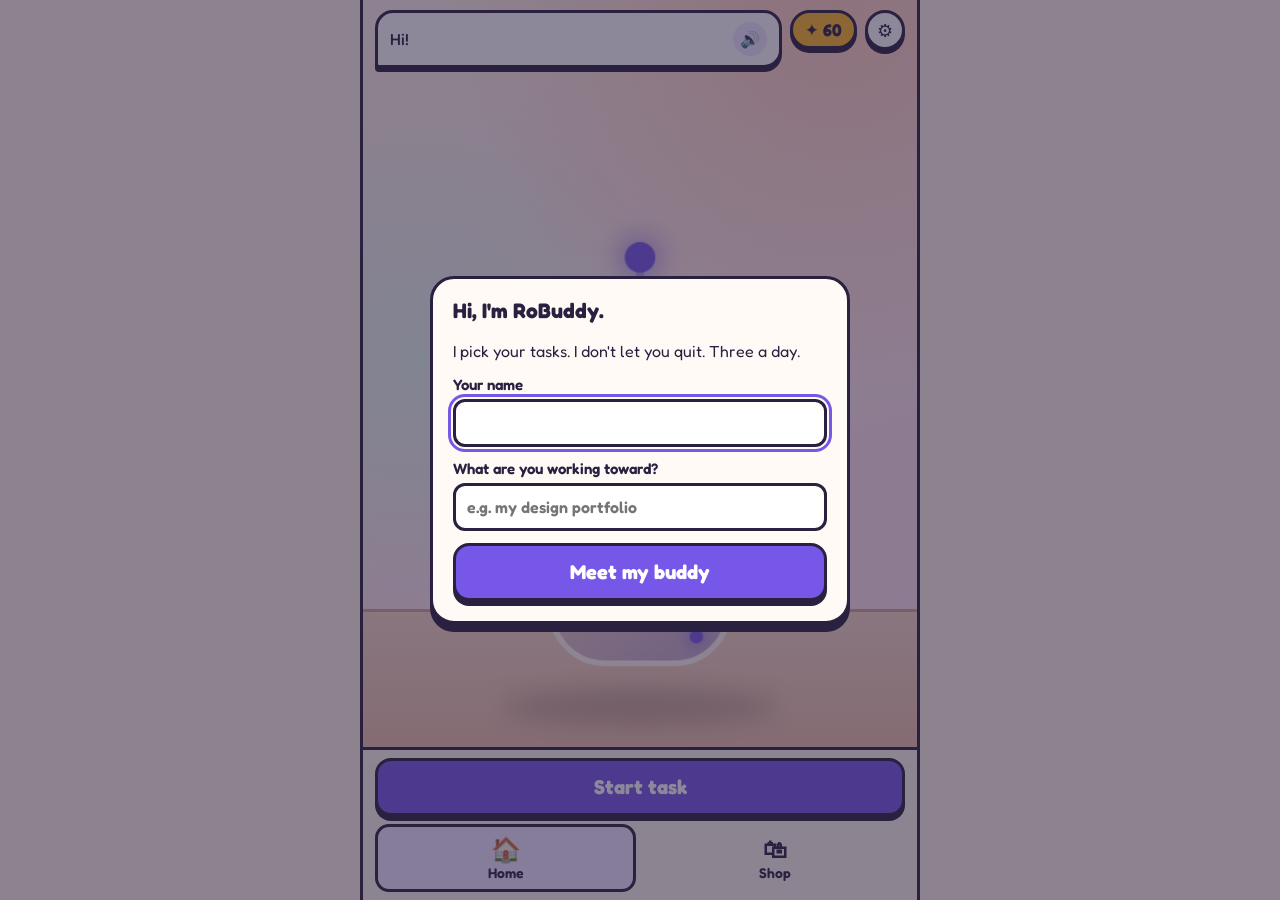
==== index.html @ 9fad2ff5 "first commit" ====
<!DOCTYPE html>
<html lang="en">
<head>
<meta charset="UTF-8">
<meta name="viewport" content="width=device-width, initial-scale=1, viewport-fit=cover, user-scalable=no">
<meta name="theme-color" content="#fff1e6">
<title>RoBuddy</title>
<link rel="preconnect" href="https://fonts.googleapis.com"><link rel="preconnect" href="https://fonts.gstatic.com" crossorigin>
<link href="https://fonts.googleapis.com/css2?family=Fredoka:wght@400;500;600;700&display=swap" rel="stylesheet">
<link rel="stylesheet" href="style.css">
</head>
<body>
<div id="app" data-mode="home">

  <header id="top">
    <div id="greet"><p id="say">Hi!</p><button id="hear" aria-label="Hear buddy">🔊</button></div>
    <div id="coins" aria-label="Coins">✦ <b id="coinN">0</b></div>
    <button id="gear" aria-label="Settings">⚙</button>
  </header>

  <main id="stage">
    <div id="buddy" class="m-smile">
      <div class="b3d">
        <i class="ant"></i>
        <div class="head">
          <div class="ear l"></div><div class="ear r"></div>
          <div class="face"><i class="eye l"></i><i class="eye r"></i>
            <div class="mouth"><u class="t"></u><u class="b"></u></div></div>
          <span class="cheek l"></span><span class="cheek r"></span>
          <div id="hat"></div>
        </div>
        <div class="body"><span id="bodyIcon"></span><i class="led"></i></div>
      </div>
      <div class="shadow"></div>
    </div>

    <section id="taskcard">
      <h2 id="tTitle">Task</h2>
      <ol id="tSteps"></ol>
      <p id="tMeta"></p>
    </section>
    <button id="pause" aria-label="Pause or resume">⏸ Pause</button>
    <p id="lockmsg">See you tomorrow. Don't be late.</p>
  </main>

  <footer id="bottom">
    <div class="pane p-home"><button id="start" class="big">Start task</button></div>
    <div class="pane p-task">
      <div id="timer"><div id="bar"></div><span id="clock">10:00</span></div>
      <button id="finish" class="big">Finish ✓</button>
    </div>
    <div class="pane p-shop">
      <div id="tabs"><button data-c="c" class="on">Shells</button><button data-c="h">Hats</button><button data-c="b">Costumes</button></div>
      <div id="items"></div>
    </div>
    <nav id="nav"><button data-m="home" class="on"><span>🏠</span>Home</button><button data-m="shop"><span>🛍</span>Shop</button></nav>
  </footer>
</div>

<dialog id="welcome"><form method="dialog" id="wForm">
  <h2>Hi, I'm RoBuddy.</h2>
  <p>I pick your tasks. I don't let you quit. Three a day.</p>
  <label>Your name<input id="wName" required maxlength="24" autocomplete="given-name"></label>
  <label>What are you working toward?<input id="wGoal" required maxlength="80" placeholder="e.g. my design portfolio"></label>
  <button class="big">Meet my buddy</button></form></dialog>

<dialog id="settings"><form method="dialog">
  <h2>Voice &amp; settings</h2>
  <label>Voice<select id="sVoice"></select></label>
  <label>Deepness<input id="sPitch" type="range" min="0.1" max="1.2" step="0.05"></label>
  <label>Speed<input id="sRate" type="range" min="0.6" max="1.3" step="0.05"></label>
  <label>Break zone link<input id="sBreak" placeholder="break/index.html"></label>
  <button type="button" id="sTest" class="ghost">Test voice</button>
  <button type="button" id="sReset" class="ghost">Reset today (testing)</button>
  <button class="big">Done</button></form></dialog>

<dialog id="proof"><div>
  <h2>Prove it.</h2><p id="pHint">Show me the finished task.</p>
  <div id="cam"><video id="vid" playsinline muted></video><img id="snap" alt=""></div>
  <input id="file" type="file" accept="image/*" capture="environment" hidden>
  <div class="row"><button id="pSnap" class="big">📸 Take picture</button><button id="pCancel" class="ghost">Back</button></div>
</div></dialog>

<dialog id="penalty"><div>
  <h2>Penalty task</h2><p id="penText"></p><div id="penClock">0</div>
  <button id="penGo" class="big" disabled>Do it…</button>
</div></dialog>

<canvas id="work" width="64" height="64" hidden></canvas>
<script src="script.js"></script>
</body>
</html>
---- style.css ----
:root{
  --ink:#2a2040; --cream:#fff4ea; --pink:#ffe3ee; --lav:#7657e8; --lav-d:#5b3fd0; --peach:#ff735d; --gold:#ffb629; --mint:#21b889;
  --rc:#f1d6c1;           /* shell colour, changed by the shop */
  --ac:#7657e8;           /* antenna / eye glow, changed by mood */
  --line:#e5cfc4;
  font-family:Fredoka,ui-rounded,"SF Pro Rounded",system-ui,sans-serif;
}
*{box-sizing:border-box;-webkit-tap-highlight-color:transparent}
html,body{margin:0;height:100%;overflow:hidden;background:var(--cream);color:var(--ink);overscroll-behavior:none}
button{font:inherit;color:inherit;cursor:pointer;border:0;background:none}
button:focus-visible,input:focus-visible,select:focus-visible{outline:3px solid var(--lav);outline-offset:2px}
h2{margin:0 0 6px;font-size:21px;line-height:1.15}
p{margin:0}

#app{height:100dvh;display:grid;grid-template-rows:auto 1fr auto;max-width:560px;margin:auto;
  background:radial-gradient(circle at 85% 0,#ffd1c2 0,transparent 38%),radial-gradient(circle at 10% 40%,#e6f7ee 0,transparent 36%),linear-gradient(160deg,var(--cream),var(--pink) 70%,#eef6ff)}

/* ---------- top: greeting (left), coins (right) ---------- */
#top{display:flex;gap:8px;align-items:flex-start;padding:calc(env(safe-area-inset-top) + 10px) 12px 4px}
#greet{flex:1;min-height:56px;background:#fff;border:3px solid var(--ink);border-radius:18px 18px 18px 4px;padding:9px 12px;display:flex;gap:8px;align-items:center;box-shadow:0 4px 0 var(--ink)}
#say{flex:1;font-size:16px;font-weight:500;line-height:1.25}
#hear{width:34px;height:34px;border-radius:50%;background:#efe9ff;font-size:16px}
#coins{background:var(--gold);border:3px solid var(--ink);border-radius:999px;padding:6px 12px;font-weight:700;font-size:17px;box-shadow:0 4px 0 var(--ink);white-space:nowrap}
#gear{width:40px;height:40px;border-radius:50%;background:#fff;border:3px solid var(--ink);font-size:18px;box-shadow:0 4px 0 var(--ink)}

/* ---------- stage ---------- */
#stage{position:relative;overflow:hidden;touch-action:none;user-select:none;-webkit-user-select:none}
#stage::after{content:"";position:absolute;left:0;right:0;bottom:0;height:var(--floorH,70px);background:linear-gradient(#f6d9c8,#eec3ae);border-top:3px solid #d9a68f;pointer-events:none}

/* ---------- buddy (CSS 3D) ---------- */
#buddy{position:absolute;left:0;top:0;width:200px;height:250px;transform-origin:0 0;will-change:transform;z-index:3;cursor:grab;perspective:700px}
#buddy.drag{cursor:grabbing}
.b3d{position:absolute;inset:0;transform-style:preserve-3d;transform:rotateX(var(--rx,0deg)) rotateY(var(--ry,0deg))}
#buddy.idle .b3d{animation:sway 5s ease-in-out infinite}
#buddy.drag .b3d{animation:none}
@keyframes sway{0%,100%{transform:rotateY(-14deg) translateY(0)}50%{transform:rotateY(14deg) translateY(-6px)}}
.ant{position:absolute;left:98px;top:12px;width:4px;height:32px;background:#cdb8e4;border-radius:3px}
.ant::before{content:"";position:absolute;left:-6px;top:-10px;width:16px;height:16px;border-radius:50%;background:var(--ac);box-shadow:0 0 16px var(--ac)}
.head,.body{position:absolute;transform-style:preserve-3d}
.head{left:30px;top:40px;width:140px;height:114px;border:3px solid #fff8f1;border-radius:40px;background:linear-gradient(145deg,var(--rc),color-mix(in srgb,var(--rc),#b9a2e8 45%))}
.head::after,.body::after{content:"";position:absolute;inset:-3px;border-radius:inherit;background:color-mix(in srgb,var(--rc),#4a365f 38%);transform:translateZ(-30px)}
.body{left:52px;top:152px;width:96px;height:72px;border:3px solid #fff8f1;border-radius:36px 36px 30px 30px;background:linear-gradient(145deg,var(--rc),color-mix(in srgb,var(--rc),#9d86d9 55%));display:grid;place-items:center}
.body::after{transform:translateZ(-22px)}
#bodyIcon{font-size:34px;transform:translateZ(3px)}
.led{position:absolute;right:12px;bottom:9px;width:7px;height:7px;border-radius:50%;background:var(--ac);box-shadow:0 0 8px var(--ac)}
.ear{position:absolute;top:38px;width:16px;height:38px;background:#b9a8dc;border:3px solid #f1e3e3;border-radius:10px}
.ear.l{left:-16px}.ear.r{right:-16px}
.face{position:absolute;inset:13px 11px 13px;background:#14172a;border-radius:28px;box-shadow:inset 0 0 16px #000;transform:translateZ(3px);display:flex;justify-content:center;align-items:flex-start;gap:30px;padding-top:24px;transition:background .2s}
.eye{width:15px;height:24px;border-radius:50%;background:var(--ac);box-shadow:0 0 14px var(--ac);transition:.18s}
.cheek{position:absolute;top:80px;width:13px;height:6px;border-radius:50%;background:#f0a3b8;transform:translateZ(4px)}
.cheek.l{left:15px}.cheek.r{right:15px}
.mouth{position:absolute;left:50%;bottom:14px;width:30px;height:13px;transform:translateX(-50%);border-bottom:4px solid #c7b9ff;border-radius:0 0 22px 22px;transition:.18s;overflow:hidden}
.mouth u{display:none;position:absolute;left:6%;width:88%;height:17px;background:#fff;clip-path:polygon(0 0,100% 0,87.5% 100%,75% 0,62.5% 100%,50% 0,37.5% 100%,25% 0,12.5% 100%)}
.mouth u.t{top:0}.mouth u.b{bottom:0;transform:scaleY(-1)}
#hat{position:absolute;left:50%;top:-38px;transform:translateX(-50%) translateZ(8px);font-size:50px;line-height:1;pointer-events:none;filter:drop-shadow(0 3px 2px #0003)}
.shadow{position:absolute;left:28px;bottom:-4px;width:144px;height:18px;background:#0003;border-radius:50%;filter:blur(7px)}

/* moods */
.m-happy .eye{height:10px;border-radius:50% 50% 10% 10%;transform:translateY(8px)}
.m-happy .mouth{width:46px;height:22px}
.m-smile .mouth{width:36px;height:16px}
.m-purr .eye{height:8px;width:22px;border-radius:0;background:none;border-top:5px solid var(--ac);box-shadow:none;transform:translateY(10px)}
.m-purr .mouth{width:28px;height:12px}
.m-purr .head{animation:purr .09s linear infinite}
@keyframes purr{0%{transform:translate(-1.5px,0)}50%{transform:translate(1.5px,1px)}100%{transform:translate(-1.5px,0)}}
.m-sad{--ac:#8ca8ff}
.m-sad .eye{height:15px;transform:translateY(8px)}
.m-sad .mouth{border:0;border-top:4px solid #c7b9ff;border-radius:22px 22px 0 0;width:28px;height:12px;bottom:18px}
.m-sad .face::after{content:"";position:absolute;left:30px;top:56px;width:8px;height:14px;border-radius:50% 50% 50% 50%/60% 60% 40% 40%;background:#8fd0ff;animation:tear 1.6s ease-in infinite}
@keyframes tear{from{transform:translateY(0);opacity:1}to{transform:translateY(26px);opacity:0}}
.m-angry{--ac:#ff5766}
.m-angry .face{background:#2a1020}
.m-angry .eye{height:13px;width:20px;border-radius:2px}
.m-angry .eye.l{transform:rotate(22deg) translateY(8px)}.m-angry .eye.r{transform:rotate(-22deg) translateY(8px)}
.m-angry .mouth{width:30px;height:0;border-bottom:5px solid #ff9aa5;border-radius:0;bottom:18px}
.m-angry .b3d{animation:shake .12s linear infinite!important}
@keyframes shake{0%,100%{transform:translateX(-3px)}50%{transform:translateX(3px)}}
.m-bite .eye{height:12px;transform:translateY(6px)}
.m-bite .mouth{width:92px;height:60px;bottom:8px;border:0;background:#4a0f22;border-radius:14px 14px 46px 46px;overflow:hidden;animation:chomp .22s ease-out}
.m-bite .mouth u{display:block}
@keyframes chomp{from{height:8px}to{height:60px}}
.m-sleep .eye{height:4px;border-radius:4px;transform:translateY(14px)}
.m-sleep .mouth{width:10px;height:10px;border:3px solid #c7b9ff;border-radius:50%}
.m-think .eye{transform:translateX(5px)}

/* ---------- task card / pause / lock message ---------- */
#taskcard,#pause,#lockmsg{display:none;position:absolute;z-index:2}
#taskcard{right:10px;top:12px;width:49%;background:#fff;border:3px solid var(--ink);border-radius:20px;padding:12px 14px;box-shadow:0 5px 0 var(--ink)}
#tTitle{font-size:20px}
#tSteps{margin:6px 0 8px;padding-left:20px;font-size:14.5px;line-height:1.35}
#tMeta{font-size:13px;font-weight:600;color:#5a3fc0}
#pause{left:12px;bottom:calc(var(--floorH,70px) - 46px);background:#fff;border:3px solid var(--ink);border-radius:999px;padding:8px 14px;font-weight:600;font-size:15px;box-shadow:0 4px 0 var(--ink)}
#lockmsg{left:0;right:0;top:12px;text-align:center;font-size:20px;font-weight:600}

/* ---------- bottom ---------- */
#bottom{padding:8px 12px calc(env(safe-area-inset-bottom) + 8px);display:grid;gap:8px;background:#fff8f1;border-top:3px solid var(--ink)}
.pane{display:none}
.big{background:var(--lav);color:#fff;border:3px solid var(--ink);border-radius:16px;padding:14px 18px;font-size:20px;font-weight:700;box-shadow:0 5px 0 var(--ink);width:100%}
.big:active{transform:translateY(3px);box-shadow:0 2px 0 var(--ink)}
.big:disabled{background:#c9c2dd;color:#4a4260}
.big.pulse{animation:pulse 1.1s ease-in-out infinite}
@keyframes pulse{50%{transform:scale(1.04)}}
.ghost{background:#fff;border:3px solid var(--ink);border-radius:14px;padding:10px 14px;font-weight:600}
#timer{position:relative;height:66px;border:3px solid var(--ink);border-radius:16px;background:#fff;overflow:hidden;margin-bottom:8px}
#bar{position:absolute;inset:0 auto 0 0;width:100%;background:#d9cffb;transition:width 1s linear}
#clock{position:absolute;inset:0;display:grid;place-items:center;font-size:38px;font-weight:700;font-variant-numeric:tabular-nums}
#nav{display:flex;gap:8px}
#nav button{flex:1;padding:8px;border-radius:14px;font-weight:600;font-size:14px;display:grid;justify-items:center;gap:0;border:3px solid transparent}
#nav button span{font-size:24px}
#nav button.on{background:#efe9ff;border-color:var(--ink)}

[data-mode=home] .p-home,[data-mode=task] .p-task,[data-mode=shop] .p-shop{display:block}
[data-mode=task] #taskcard,[data-mode=task] #pause,[data-mode=night] #lockmsg{display:block}
[data-mode=task] #nav{display:none}
[data-mode=night] #stage{background:#2b2748}
[data-mode=night] #stage::after{background:#3b3560;border-color:#241f3d}

/* shop */
#tabs{display:flex;gap:6px;margin-bottom:8px}
#tabs button{flex:1;padding:8px;border-radius:999px;border:3px solid var(--ink);background:#fff;font-weight:600;font-size:14px}
#tabs button.on{background:var(--lav);color:#fff}
#items{display:flex;gap:8px;overflow-x:auto;padding:2px 2px 8px;scroll-snap-type:x proximity}
.item{flex:0 0 108px;scroll-snap-align:start;background:#fff;border:3px solid var(--ink);border-radius:16px;padding:8px;text-align:center;display:grid;gap:4px}
.item.sel{background:#efe9ff}
.item .art{font-size:34px;height:42px;display:grid;place-items:center}
.item .sw{width:34px;height:34px;border-radius:50%;border:3px solid var(--ink)}
.item b{font-size:13px;font-weight:600}
.item button{background:var(--gold);border:2px solid var(--ink);border-radius:10px;padding:5px;font-weight:700;font-size:13px}
.item button.own{background:#d7f4e8}.item button.on{background:var(--mint);color:#06281e}

/* dialogs */
dialog{border:3px solid var(--ink);border-radius:24px;padding:20px;width:min(92vw,420px);background:#fffaf5;color:var(--ink);box-shadow:0 8px 0 var(--ink)}
dialog::backdrop{background:#2a204088}
dialog form,dialog>div{display:grid;gap:12px}
dialog p{font-size:16px;line-height:1.35}
label{display:grid;gap:5px;font-weight:600;font-size:15px}
input,select{font:inherit;font-size:16px;padding:11px;border:3px solid var(--ink);border-radius:12px;background:#fff;color:var(--ink);width:100%}
input[type=range]{padding:0;accent-color:var(--lav)}
#cam{position:relative;border-radius:16px;overflow:hidden;background:#14172a;aspect-ratio:3/4;max-height:52dvh}
#vid,#snap{position:absolute;inset:0;width:100%;height:100%;object-fit:cover}
#snap{display:none}#cam.shot #snap{display:block}#cam.shot #vid{display:none}
.row{display:grid;grid-template-columns:1fr auto;gap:8px}
#penClock{font-size:60px;font-weight:700;text-align:center;font-variant-numeric:tabular-nums}

@media (prefers-reduced-motion:reduce){#buddy.idle .b3d,.big.pulse,.m-purr .head{animation:none}}
@media (min-width:561px){#app{border-inline:3px solid var(--ink)}}
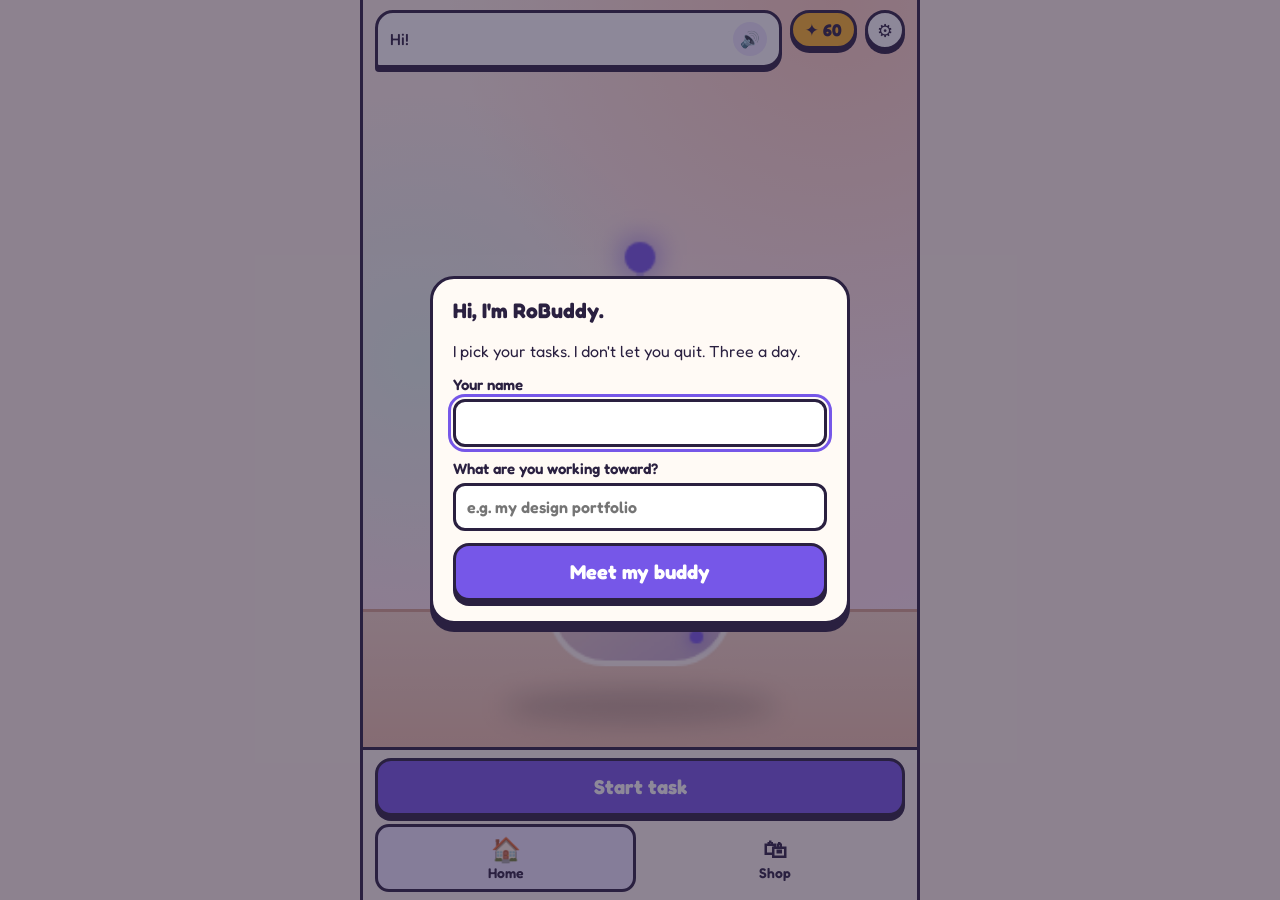
==== commit 174d5e0a: "layout" ====
--- a/index.html
+++ b/index.html
@@ -2,7 +2,7 @@
 <html lang="en">
 <head>
 <meta charset="UTF-8">
-<meta name="viewport" content="width=device-width, initial-scale=1, viewport-fit=cover, user-scalable=no">
+<meta name="viewport" content="width=device-width, initial-scale=1, maximum-scale=1, user-scalable=no, viewport-fit=cover">
 <meta name="theme-color" content="#fff1e6">
 <title>RoBuddy</title>
 <link rel="preconnect" href="https://fonts.googleapis.com"><link rel="preconnect" href="https://fonts.gstatic.com" crossorigin>
@@ -69,7 +69,7 @@
   <label>Voice<select id="sVoice"></select></label>
   <label>Deepness<input id="sPitch" type="range" min="0.1" max="1.2" step="0.05"></label>
   <label>Speed<input id="sRate" type="range" min="0.6" max="1.3" step="0.05"></label>
-  <label>Break zone link<input id="sBreak" placeholder="break/index.html"></label>
+  <label>Break zone link<input id="sBreak" placeholder="https://maryamseyidova.github.io/NFC-audio/"></label>
   <button type="button" id="sTest" class="ghost">Test voice</button>
   <button type="button" id="sReset" class="ghost">Reset today (testing)</button>
   <button class="big">Done</button></form></dialog>
--- a/style.css
+++ b/style.css
@@ -6,7 +6,7 @@
   font-family:Fredoka,ui-rounded,"SF Pro Rounded",system-ui,sans-serif;
 }
 *{box-sizing:border-box;-webkit-tap-highlight-color:transparent}
-html,body{margin:0;height:100%;overflow:hidden;background:var(--cream);color:var(--ink);overscroll-behavior:none}
+html,body{margin:0;height:100%;overflow:hidden;background:var(--cream);color:var(--ink);overscroll-behavior:none;touch-action:manipulation}
 button{font:inherit;color:inherit;cursor:pointer;border:0;background:none}
 button:focus-visible,input:focus-visible,select:focus-visible{outline:3px solid var(--lav);outline-offset:2px}
 h2{margin:0 0 6px;font-size:21px;line-height:1.15}
@@ -128,6 +128,25 @@
 .item button{background:var(--gold);border:2px solid var(--ink);border-radius:10px;padding:5px;font-weight:700;font-size:13px}
 .item button.own{background:#d7f4e8}.item button.on{background:var(--mint);color:#06281e}
 
+/* Keep the shop controls compact so the buddy keeps the same roomy stage as Home. */
+.p-shop{min-width:0}
+#items{height:106px;align-items:stretch;overscroll-behavior-x:contain}
+.item{flex-basis:clamp(88px,25vw,108px);padding:5px;gap:2px;grid-template-rows:32px 1fr auto;min-width:0}
+.item .art{height:32px;font-size:27px}
+.item .sw{width:28px;height:28px}
+.item b{font-size:12px;white-space:nowrap;overflow:hidden;text-overflow:ellipsis}
+.item button{padding:4px 2px;font-size:12px;white-space:nowrap}
+@media(max-height:700px){
+  #bottom{gap:5px;padding-top:5px;padding-bottom:calc(env(safe-area-inset-bottom) + 5px)}
+  #tabs{margin-bottom:4px}
+  #tabs button{padding:6px;font-size:13px}
+  #items{height:96px}
+  .item{grid-template-rows:28px 1fr auto}
+  .item .art{height:28px}
+  #nav button{padding:5px;gap:0}
+  #nav button span{font-size:20px}
+}
+
 /* dialogs */
 dialog{border:3px solid var(--ink);border-radius:24px;padding:20px;width:min(92vw,420px);background:#fffaf5;color:var(--ink);box-shadow:0 8px 0 var(--ink)}
 dialog::backdrop{background:#2a204088}
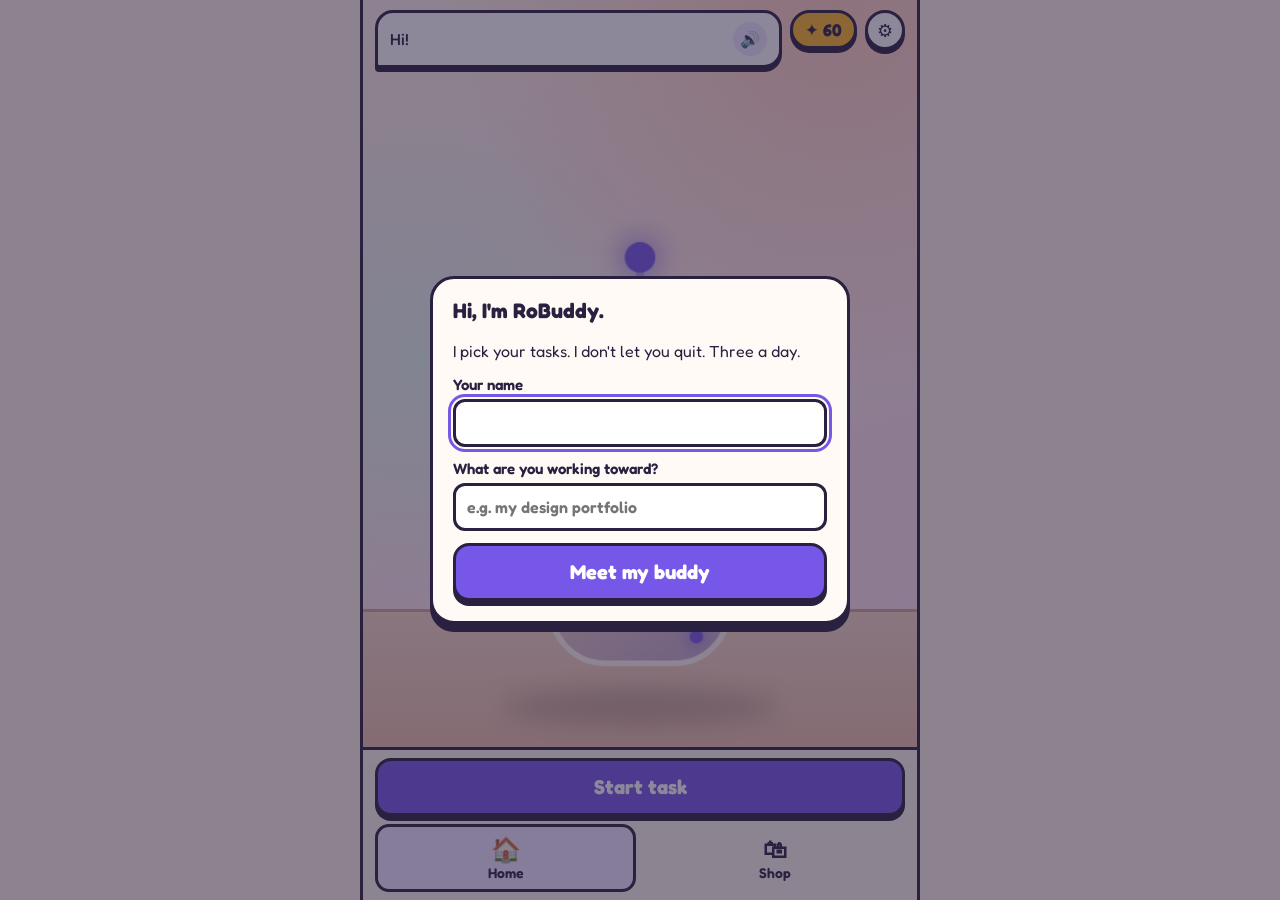
==== commit dbcb1058: "mobile-layout" ====
--- a/index.html
+++ b/index.html
@@ -69,7 +69,6 @@
   <label>Voice<select id="sVoice"></select></label>
   <label>Deepness<input id="sPitch" type="range" min="0.1" max="1.2" step="0.05"></label>
   <label>Speed<input id="sRate" type="range" min="0.6" max="1.3" step="0.05"></label>
-  <label>Break zone link<input id="sBreak" placeholder="https://maryamseyidova.github.io/NFC-audio/"></label>
   <button type="button" id="sTest" class="ghost">Test voice</button>
   <button type="button" id="sReset" class="ghost">Reset today (testing)</button>
   <button class="big">Done</button></form></dialog>
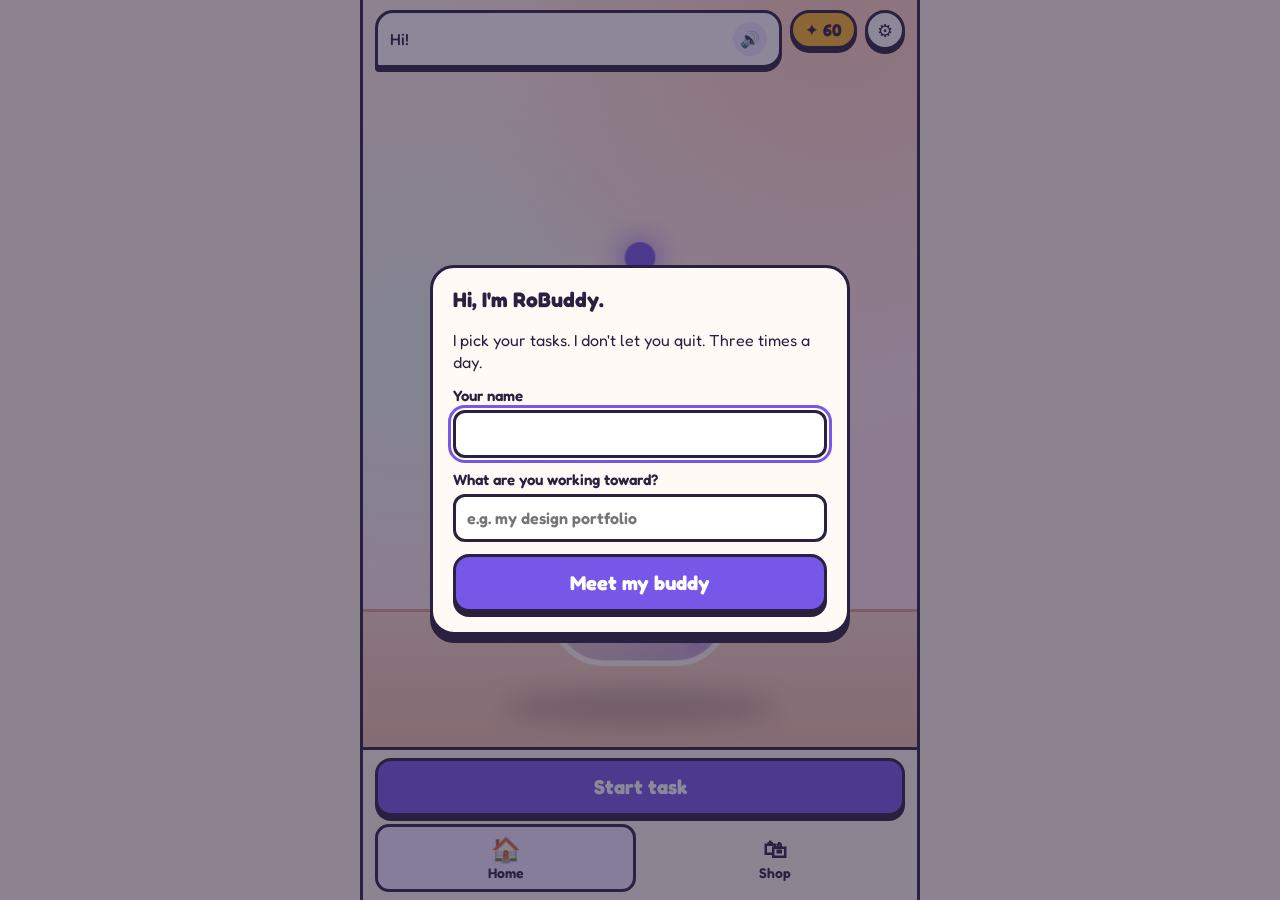
==== commit cd493a10: "type" ====
--- a/index.html
+++ b/index.html
@@ -57,9 +57,13 @@
   </footer>
 </div>
 
+<div id="rotatePrompt" role="status" aria-live="polite">
+  <div><span aria-hidden="true">↻</span><b>Keep RoBuddy upright</b><p>Please turn your phone back to portrait.</p></div>
+</div>
+
 <dialog id="welcome"><form method="dialog" id="wForm">
   <h2>Hi, I'm RoBuddy.</h2>
-  <p>I pick your tasks. I don't let you quit. Three a day.</p>
+  <p>I pick your tasks. I don't let you quit. Three times a day.</p>
   <label>Your name<input id="wName" required maxlength="24" autocomplete="given-name"></label>
   <label>What are you working toward?<input id="wGoal" required maxlength="80" placeholder="e.g. my design portfolio"></label>
   <button class="big">Meet my buddy</button></form></dialog>
--- a/style.css
+++ b/style.css
@@ -163,3 +163,11 @@
 
 @media (prefers-reduced-motion:reduce){#buddy.idle .b3d,.big.pulse,.m-purr .head{animation:none}}
 @media (min-width:561px){#app{border-inline:3px solid var(--ink)}}
+#rotatePrompt{display:none}
+@media (orientation:landscape) and (max-height:600px) and (pointer:coarse){
+  #rotatePrompt{position:fixed;inset:0;z-index:10000;display:grid;place-items:center;padding:24px;background:linear-gradient(160deg,#fff4ea,#ffe3ee 70%,#eef6ff);color:#2a2040;text-align:center;font-family:Fredoka,ui-rounded,system-ui,sans-serif}
+  #rotatePrompt div{max-width:320px}
+  #rotatePrompt span{display:block;font-size:44px;color:#7657e8;margin-bottom:8px}
+  #rotatePrompt b{display:block;font-size:25px}
+  #rotatePrompt p{margin-top:8px;font-size:17px}
+}
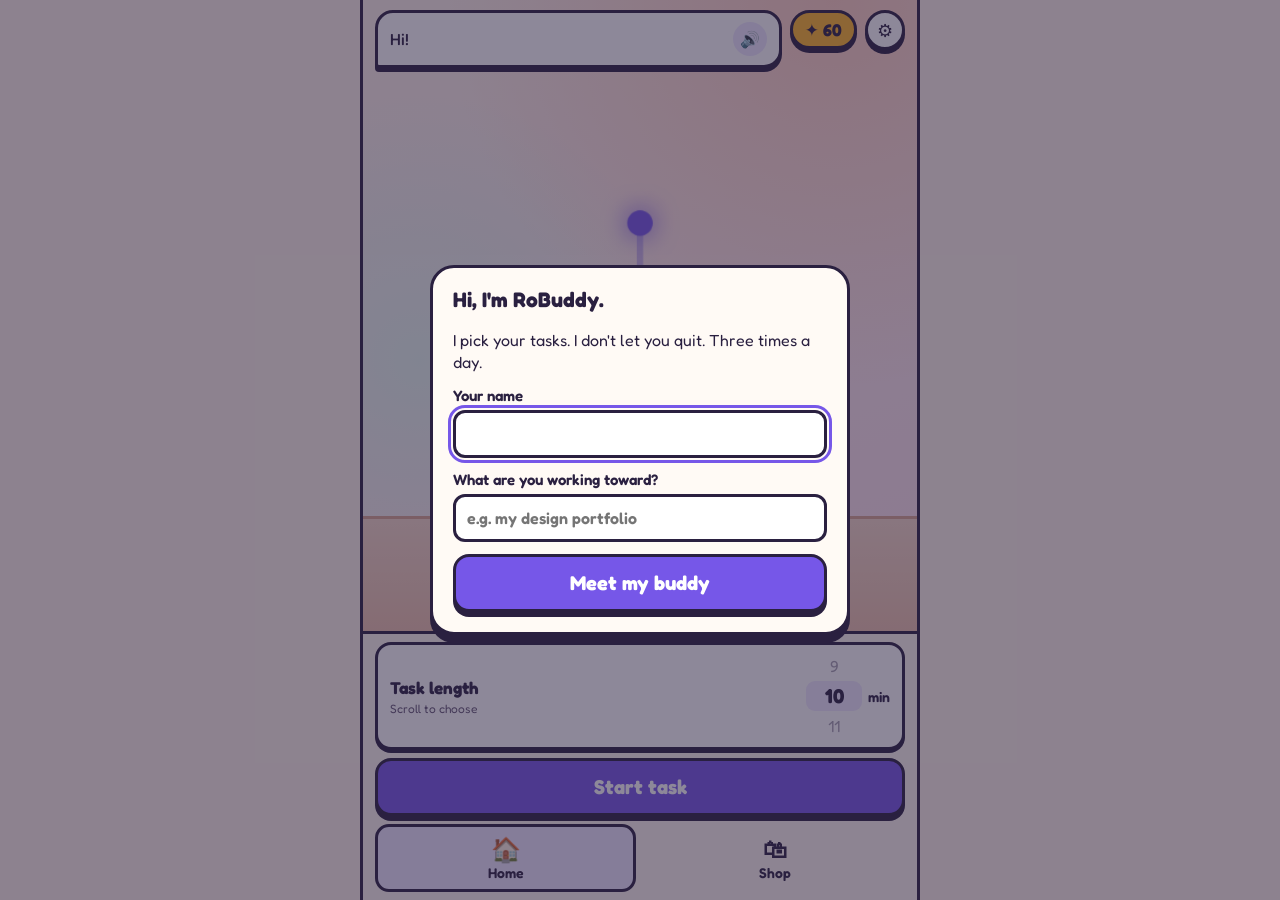
==== commit d2fabc04: "timer-scroll" ====
--- a/index.html
+++ b/index.html
@@ -44,7 +44,16 @@
   </main>
 
   <footer id="bottom">
-    <div class="pane p-home"><button id="start" class="big">Start task</button></div>
+    <div class="pane p-home">
+      <div id="durationPicker">
+        <div class="duration-copy"><b>Task length</b><small>Scroll to choose</small></div>
+        <div class="duration-wheel-wrap">
+          <div id="durationWheel" role="spinbutton" tabindex="0" aria-label="Task length in minutes" aria-valuemin="1" aria-valuemax="60" aria-valuenow="10"></div>
+          <span>min</span>
+        </div>
+      </div>
+      <button id="start" class="big">Start task</button>
+    </div>
     <div class="pane p-task">
       <div id="timer"><div id="bar"></div><span id="clock">10:00</span></div>
       <button id="finish" class="big">Finish ✓</button>
--- a/style.css
+++ b/style.css
@@ -109,7 +109,21 @@
 #nav button span{font-size:24px}
 #nav button.on{background:#efe9ff;border-color:var(--ink)}
 
+/* Home task-length picker */
+#durationPicker{min-height:98px;display:flex;align-items:center;justify-content:space-between;gap:8px;padding:6px 12px;background:#fff;border:3px solid var(--ink);border-radius:16px;box-shadow:0 3px 0 var(--ink)}
+.duration-copy{display:grid;gap:3px}
+.duration-copy b{font-size:17px}
+.duration-copy small{font-size:12px;color:#665a76}
+.duration-wheel-wrap{display:flex;align-items:center;gap:6px}
+#durationWheel{width:56px;height:90px;overflow-y:scroll;scroll-snap-type:y mandatory;scrollbar-width:none;-webkit-overflow-scrolling:touch;overscroll-behavior:contain;touch-action:pan-y;text-align:center;outline-offset:0}
+#durationWheel::-webkit-scrollbar{display:none}
+.duration-spacer,.minute{height:30px;flex:none}
+.minute{display:grid;place-items:center;scroll-snap-align:center;font-size:16px;font-variant-numeric:tabular-nums;color:#716982;opacity:.62}
+.minute.selected{border-radius:9px;background:#efe9ff;color:var(--ink);font-size:20px;font-weight:700;opacity:1}
+.duration-wheel-wrap>span{font-size:14px;font-weight:600}
+
 [data-mode=home] .p-home,[data-mode=task] .p-task,[data-mode=shop] .p-shop{display:block}
+[data-mode=home] .p-home{display:grid;gap:8px}
 [data-mode=task] #taskcard,[data-mode=task] #pause,[data-mode=night] #lockmsg{display:block}
 [data-mode=task] #nav{display:none}
 [data-mode=night] #stage{background:#2b2748}
